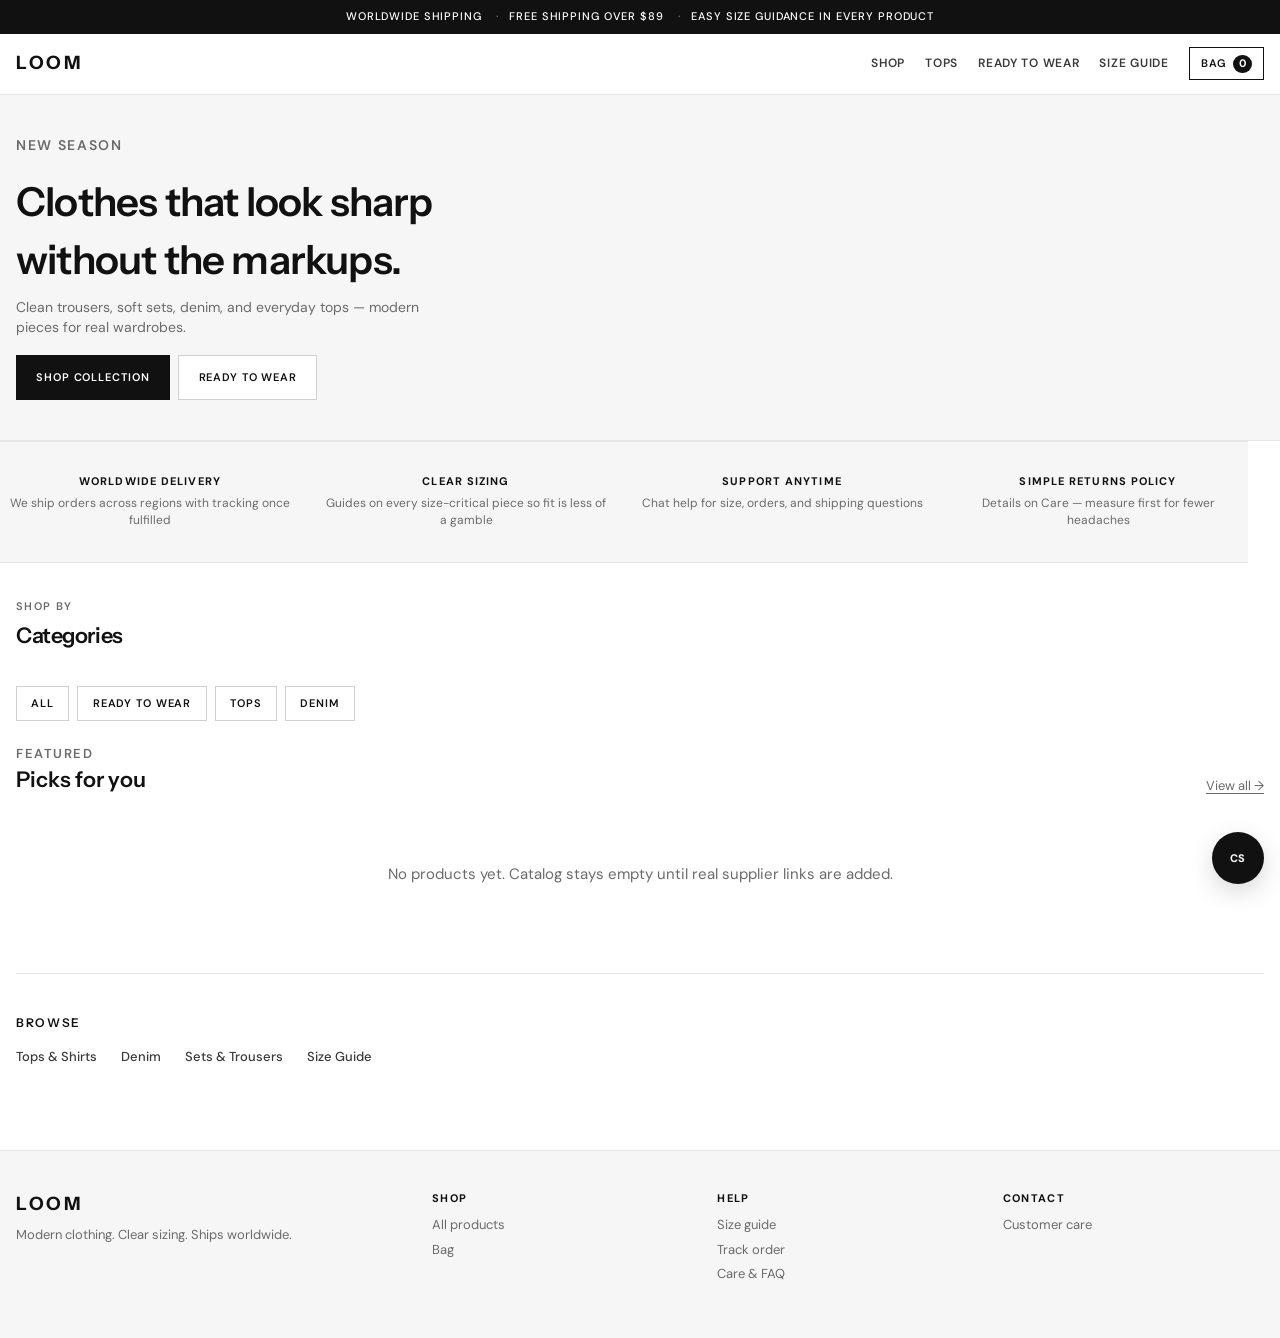
==== clothing/index.html @ 5e55f719 "Initial commit: LOOM dropshipping project. Shopify migration docs, LOOM clothing storefront shell, S" ====
<!DOCTYPE html>
<html lang="en">
  <head>
    <meta charset="UTF-8" />
    <meta name="viewport" content="width=device-width, initial-scale=1" />
    <title>LOOM — Clothing</title>
    <meta
      name="description"
      content="LOOM — modern clothing for everyday wear. Clean fits, simple colours, ships worldwide."
    />
    <link rel="stylesheet" href="css/styles.css" />
  </head>
  <body>
    <div class="announce">
      <span>Worldwide shipping</span>
      <span>Free shipping over $89</span>
      <span>Easy size guidance in every product</span>
    </div>

    <header class="site-header">
      <div class="wrap nav">
        <a class="brand" href="index.html">LOOM</a>
        <nav class="nav-links">
          <a class="nav-keep" href="shop.html">Shop</a>
          <a class="nav-keep" href="shop.html?cat=Tops">Tops</a>
          <a class="nav-keep" href="shop.html?cat=Ready%20to%20Wear">Ready to wear</a>
          <a href="fit.html">Size guide</a>
          <a class="cart-pill" href="cart.html">Bag <b data-cart-count>0</b></a>
        </nav>
      </div>
    </header>

    <section class="hero-retail">
      <div class="wrap">
        <p class="eyebrow">New season</p>
        <h1>Clothes that look sharp<br />without the markups.</h1>
        <p>
          Clean trousers, soft sets, denim, and everyday tops — modern pieces for real
          wardrobes.
        </p>
        <div class="hero-actions">
          <a class="btn btn-primary" href="shop.html">Shop collection</a>
          <a class="btn btn-ghost" href="shop.html?cat=Ready%20to%20Wear">Ready to wear</a>
        </div>
      </div>
    </section>

    <div class="wrap trust">
      <article>
        <h3>Worldwide delivery</h3>
        <p>We ship orders across regions with tracking once fulfilled</p>
      </article>
      <article>
        <h3>Clear sizing</h3>
        <p>Guides on every size-critical piece so fit is less of a gamble</p>
      </article>
      <article>
        <h3>Support anytime</h3>
        <p>Chat help for size, orders, and shipping questions</p>
      </article>
      <article>
        <h3>Simple returns policy</h3>
        <p>Details on Care — measure first for fewer headaches</p>
      </article>
    </div>

    <main class="wrap section">
      <div class="collection-head" style="border: none; padding-top: 0; margin-bottom: 0.5rem">
        <p class="eyebrow">Shop by</p>
        <h1 style="font-size: 1.35rem">Categories</h1>
      </div>
      <div class="lane-strip">
        <a href="shop.html">All</a>
        <a href="shop.html?cat=Ready%20to%20Wear">Ready to wear</a>
        <a href="shop.html?cat=Tops">Tops</a>
        <a href="shop.html?cat=Denim">Denim</a>
      </div>

      <div class="section-head">
        <div>
          <p class="eyebrow">Featured</p>
          <h2>Picks for you</h2>
        </div>
        <p>
          <a href="shop.html" style="text-decoration: underline; text-underline-offset: 3px"
            >View all →</a
          >
        </p>
      </div>
      <div class="grid" id="featured-grid"></div>
    </main>

    <section class="wrap shop-by">
      <h2>Browse</h2>
      <div class="cat-row">
        <a href="shop.html?cat=Tops">Tops &amp; shirts</a>
        <a href="shop.html?cat=Denim">Denim</a>
        <a href="shop.html?cat=Ready%20to%20Wear">Sets &amp; trousers</a>
        <a href="fit.html">Size guide</a>
      </div>
    </section>

    <footer class="site-footer">
      <div class="wrap footer-grid">
        <div>
          <div class="brand" style="color: var(--text)">LOOM</div>
          <p style="margin-top: 0.5rem">Modern clothing. Clear sizing. Ships worldwide.</p>
        </div>
        <div>
          <h4>Shop</h4>
          <a href="shop.html">All products</a>
          <a href="cart.html">Bag</a>
        </div>
        <div>
          <h4>Help</h4>
          <a href="fit.html">Size guide</a>
          <a href="track.html">Track order</a>
          <a href="care.html">Care &amp; FAQ</a>
        </div>
        <div>
          <h4>Contact</h4>
          <a href="care.html">Customer care</a>
        </div>
      </div>
    </footer>

    <script src="js/config.js"></script>
    <script src="js/products.js"></script>
    <script src="js/cart.js"></script>
    <script src="js/app.js"></script>
  </body>
</html>
---- clothing/css/styles.css ----
@import url("https://fonts.googleapis.com/css2?family=DM+Sans:ital,opsz,wght@0,9..40,400;0,9..40,500;0,9..40,600;0,9..40,700;1,9..40,400&family=Instrument+Sans:wght@500;600;700&display=swap");

:root {
  --bg: #ffffff;
  --bg-soft: #f6f6f6;
  --bg-muted: #efefef;
  --text: #111111;
  --text-2: #3a3a3a;
  --muted: #6b6b6b;
  --line: #e6e6e6;
  --line-strong: #d0d0d0;
  --accent: #111111;
  --sale: #b42318;
  --ok: #1a7f4b;
  --max: 1280px;
  --font: "DM Sans", system-ui, sans-serif;
  --display: "Instrument Sans", "DM Sans", system-ui, sans-serif;
  --announcement: #111111;
}

*,
*::before,
*::after {
  box-sizing: border-box;
}

html {
  scroll-behavior: smooth;
}

body {
  margin: 0;
  font-family: var(--font);
  background: var(--bg);
  color: var(--text);
  min-height: 100vh;
  line-height: 1.45;
  font-size: 15px;
  -webkit-font-smoothing: antialiased;
}

img {
  max-width: 100%;
  display: block;
}

a {
  color: inherit;
  text-decoration: none;
}

button,
input,
select,
textarea {
  font-family: inherit;
}

.wrap {
  width: min(var(--max), calc(100% - 2rem));
  margin-inline: auto;
}

/* —— Announcement (Bear House style) —— */
.announce {
  background: var(--announcement);
  color: #fff;
  font-size: 11px;
  font-weight: 500;
  letter-spacing: 0.08em;
  text-transform: uppercase;
  text-align: center;
  padding: 0.55rem 1rem;
}

.announce span + span::before {
  content: "·";
  margin: 0 0.65rem;
  opacity: 0.45;
}

/* —— Header —— */
.site-header {
  position: sticky;
  top: 0;
  z-index: 50;
  background: rgba(255, 255, 255, 0.96);
  border-bottom: 1px solid var(--line);
  backdrop-filter: blur(10px);
}

.nav {
  display: flex;
  align-items: center;
  justify-content: space-between;
  padding: 0.85rem 0;
  gap: 1rem;
}

.brand {
  font-family: var(--display);
  font-weight: 700;
  letter-spacing: 0.14em;
  font-size: 1.15rem;
  text-transform: uppercase;
}

.brand em {
  font-style: normal;
  font-weight: 700;
}

.nav-links {
  display: flex;
  flex-wrap: wrap;
  gap: 1.25rem;
  align-items: center;
  font-size: 12px;
  font-weight: 600;
  letter-spacing: 0.06em;
  text-transform: uppercase;
  color: var(--text-2);
}

.nav-links a:hover {
  color: var(--text);
  text-decoration: underline;
  text-underline-offset: 4px;
}

.cart-pill {
  display: inline-flex;
  gap: 0.4rem;
  align-items: center;
  border: 1px solid var(--text);
  padding: 0.4rem 0.7rem;
  color: var(--text) !important;
  text-decoration: none !important;
  font-size: 11px;
}

.cart-pill b {
  background: var(--text);
  color: #fff;
  min-width: 1.15rem;
  height: 1.15rem;
  border-radius: 999px;
  display: grid;
  place-items: center;
  font-size: 0.68rem;
  font-weight: 700;
}

/* —— Buttons —— */
.btn {
  display: inline-flex;
  align-items: center;
  justify-content: center;
  gap: 0.35rem;
  border: 1px solid transparent;
  cursor: pointer;
  font-family: var(--font);
  font-weight: 600;
  font-size: 11px;
  letter-spacing: 0.08em;
  text-transform: uppercase;
  padding: 0.85rem 1.2rem;
  transition: background 0.15s ease, color 0.15s ease, border-color 0.15s ease;
}

.btn-primary {
  background: var(--text);
  color: #fff;
  border-color: var(--text);
}

.btn-primary:hover {
  background: #333;
  border-color: #333;
}

.btn-ghost {
  background: #fff;
  border-color: var(--line-strong);
  color: var(--text);
}

.btn-ghost:hover {
  border-color: var(--text);
}

.btn-block {
  width: 100%;
}

/* —— Collection header —— */
.collection-head {
  padding: 2.25rem 0 1.25rem;
  border-bottom: 1px solid var(--line);
  margin-bottom: 1.5rem;
}

.collection-head h1 {
  font-family: var(--display);
  font-size: clamp(1.75rem, 4vw, 2.35rem);
  font-weight: 600;
  margin: 0 0 0.4rem;
  letter-spacing: -0.02em;
}

.collection-head .meta {
  color: var(--muted);
  font-size: 13px;
  margin: 0;
}

/* —— Shop by aesthetics —— */
.lane-strip {
  display: flex;
  flex-wrap: wrap;
  gap: 0.5rem;
  padding: 0 0 1.5rem;
}

.lane-strip a,
.chip {
  border: 1px solid var(--line-strong);
  background: #fff;
  color: var(--text);
  font-family: var(--font);
  font-size: 11px;
  font-weight: 600;
  letter-spacing: 0.08em;
  text-transform: uppercase;
  padding: 0.55rem 0.9rem;
  cursor: pointer;
}

.lane-strip a:hover,
.chip:hover,
.chip.active {
  background: var(--text);
  color: #fff;
  border-color: var(--text);
}

/* —— Category mega row —— */
.shop-by {
  padding: 2.5rem 0;
  border-top: 1px solid var(--line);
}

.shop-by h2 {
  font-family: var(--display);
  font-size: 0.75rem;
  letter-spacing: 0.14em;
  text-transform: uppercase;
  margin: 0 0 1rem;
  font-weight: 600;
}

.cat-row {
  display: flex;
  flex-wrap: wrap;
  gap: 0.45rem 1.5rem;
  margin-bottom: 1.75rem;
}

.cat-row a {
  font-size: 13px;
  font-weight: 500;
  color: var(--text-2);
  text-transform: capitalize;
}

.cat-row a:hover {
  text-decoration: underline;
  text-underline-offset: 3px;
  color: var(--text);
}

/* —— Product grid —— */
.grid {
  display: grid;
  grid-template-columns: repeat(4, 1fr);
  gap: 1.75rem 1rem;
}

@media (max-width: 980px) {
  .grid {
    grid-template-columns: repeat(3, 1fr);
  }
}

@media (max-width: 640px) {
  .grid {
    grid-template-columns: repeat(2, 1fr);
    gap: 1.25rem 0.65rem;
  }
}

.product-card {
  display: flex;
  flex-direction: column;
  gap: 0.65rem;
}

.product-media {
  position: relative;
  aspect-ratio: 3 / 4;
  overflow: hidden;
  background: var(--bg-soft);
}

.product-media img {
  width: 100%;
  height: 100%;
  object-fit: cover;
  transition: transform 0.5s ease, opacity 0.3s ease;
}

.product-card:hover .product-media img {
  transform: scale(1.03);
}

.badge {
  position: absolute;
  top: 0.55rem;
  left: 0.55rem;
  background: #fff;
  color: var(--text);
  font-size: 10px;
  font-weight: 700;
  letter-spacing: 0.06em;
  text-transform: uppercase;
  padding: 0.28rem 0.45rem;
  border: 1px solid var(--line);
}

.badge.sale {
  background: var(--text);
  color: #fff;
  border-color: var(--text);
}

.risk-pill {
  display: none; /* cleaner retail look */
}

.product-meta h3 {
  font-family: var(--font);
  font-size: 13px;
  font-weight: 500;
  margin: 0 0 0.2rem;
  line-height: 1.35;
  color: var(--text);
}

.product-meta .short {
  display: none; /* Bear House shows title + price primarily */
}

.price-row {
  display: flex;
  flex-wrap: wrap;
  gap: 0.4rem;
  align-items: baseline;
  font-size: 13px;
}

.price-row .now {
  font-weight: 600;
}

.price-row .was {
  color: var(--muted);
  text-decoration: line-through;
  font-size: 12px;
}

.product-actions {
  display: none; /* click card; cleaner */
}

/* —— Sections —— */
.section {
  padding: 0.25rem 0 2.5rem;
}

.section-head {
  display: flex;
  justify-content: space-between;
  align-items: end;
  gap: 1rem;
  margin-bottom: 1.25rem;
  flex-wrap: wrap;
}

.section-head h2 {
  font-family: var(--display);
  font-size: 1.35rem;
  margin: 0;
  font-weight: 600;
}

.eyebrow {
  font-size: 11px;
  letter-spacing: 0.12em;
  text-transform: uppercase;
  color: var(--muted);
  font-weight: 600;
  margin: 0 0 0.35rem;
}

.section-head p {
  margin: 0;
  color: var(--muted);
  font-size: 13px;
  max-width: 32ch;
}

.trust {
  display: grid;
  grid-template-columns: repeat(4, 1fr);
  gap: 1rem;
  padding: 1.5rem 0;
  border-block: 1px solid var(--line);
  margin: 0 0 2rem;
  background: var(--bg-soft);
}

.trust article {
  text-align: center;
  padding: 0.5rem;
}

.trust h3 {
  font-size: 11px;
  letter-spacing: 0.1em;
  text-transform: uppercase;
  margin: 0 0 0.3rem;
  font-weight: 700;
}

.trust p {
  margin: 0;
  color: var(--muted);
  font-size: 12px;
}

/* —— PDP —— */
.pdp {
  display: grid;
  grid-template-columns: 1fr 1fr;
  gap: 2.5rem;
  padding: 2rem 0 3.5rem;
  align-items: start;
}

.pdp-gallery {
  display: grid;
  gap: 0.65rem;
}

.pdp-main {
  aspect-ratio: 3 / 4;
  background: var(--bg-soft);
  overflow: hidden;
}

.pdp-main img {
  width: 100%;
  height: 100%;
  object-fit: cover;
}

.pdp-thumbs {
  display: grid;
  grid-template-columns: repeat(4, 1fr);
  gap: 0.5rem;
}

.pdp-thumb {
  aspect-ratio: 1;
  padding: 0;
  border: 1px solid var(--line);
  background: var(--bg-soft);
  overflow: hidden;
  cursor: pointer;
}

.pdp-thumb img {
  width: 100%;
  height: 100%;
  object-fit: cover;
  display: block;
  pointer-events: none;
}

.pdp-thumb.active {
  border-color: var(--text);
}

.pdp-thumb:hover {
  border-color: var(--text-2);
}

.pdp-info .meta-line {
  color: var(--muted);
  font-size: 11px;
  text-transform: uppercase;
  letter-spacing: 0.1em;
  font-weight: 600;
}

.pdp-info h1 {
  font-family: var(--display);
  font-size: clamp(1.4rem, 3vw, 1.85rem);
  margin: 0.5rem 0 0.65rem;
  font-weight: 600;
  line-height: 1.2;
}

.pdp-info .lead {
  color: var(--text-2);
  margin: 0 0 1rem;
  font-size: 14px;
}

.fit-callout {
  background: var(--bg-soft);
  border: 1px solid var(--line);
  padding: 0.85rem 1rem;
  margin: 1rem 0;
  font-size: 13px;
}

.fit-callout strong {
  font-weight: 700;
}

.select-row {
  display: grid;
  grid-template-columns: 1fr 1fr;
  gap: 0.75rem;
  margin: 1rem 0;
}

.select-row label,
.form-grid label {
  display: grid;
  gap: 0.35rem;
  font-size: 11px;
  letter-spacing: 0.08em;
  text-transform: uppercase;
  color: var(--muted);
  font-weight: 600;
}

.select-row select,
.select-row input,
.form-grid input,
.form-grid textarea,
.form-grid select {
  font-size: 14px;
  padding: 0.7rem;
  border: 1px solid var(--line-strong);
  background: #fff;
  color: var(--text);
  text-transform: none;
  letter-spacing: 0;
}

.pdp-info ul {
  margin: 1rem 0;
  padding-left: 1.1rem;
  color: var(--text-2);
  font-size: 14px;
}

.size-table {
  width: 100%;
  border-collapse: collapse;
  font-size: 13px;
  margin-top: 1rem;
}

.size-table th,
.size-table td {
  border: 1px solid var(--line);
  padding: 0.5rem 0.6rem;
  text-align: left;
}

.size-table th {
  background: var(--bg-soft);
  font-size: 11px;
  letter-spacing: 0.06em;
  text-transform: uppercase;
  color: var(--muted);
}

/* —— Cart —— */
.cart-layout {
  display: grid;
  grid-template-columns: 1.25fr 0.85fr;
  gap: 1.75rem;
  padding: 1.5rem 0 3.5rem;
  align-items: start;
}

.cart-line {
  display: grid;
  grid-template-columns: 88px 1fr auto;
  gap: 1rem;
  padding: 1rem 0;
  border-bottom: 1px solid var(--line);
  align-items: center;
}

.cart-line img {
  width: 88px;
  height: 110px;
  object-fit: cover;
  background: var(--bg-soft);
}

.cart-line h3 {
  margin: 0 0 0.2rem;
  font-size: 14px;
  font-weight: 600;
}

.cart-line .opts {
  color: var(--muted);
  font-size: 12px;
}

.summary {
  background: var(--bg-soft);
  border: 1px solid var(--line);
  padding: 1.35rem;
  position: sticky;
  top: 5rem;
}

.summary h2 {
  font-family: var(--display);
  margin: 0 0 1rem;
  font-size: 1.15rem;
  font-weight: 600;
}

.summary-row {
  display: flex;
  justify-content: space-between;
  margin-bottom: 0.45rem;
  font-size: 14px;
}

.summary-row.total {
  margin-top: 0.7rem;
  padding-top: 0.7rem;
  border-top: 1px solid var(--line);
  font-weight: 700;
}

.form-grid {
  display: grid;
  gap: 0.65rem;
  margin: 1rem 0;
}

.note {
  color: var(--muted);
  font-size: 12px;
  margin: 0.7rem 0;
}

.success-box {
  display: none;
  border: 1px solid var(--ok);
  background: rgba(26, 127, 75, 0.06);
  padding: 1rem;
  margin-top: 1rem;
}

.success-box.show {
  display: block;
}

.success-box h3 {
  margin: 0 0 0.35rem;
  color: var(--ok);
  font-size: 14px;
}

.page-title {
  padding: 2rem 0 0.5rem;
}

.page-title h1 {
  font-family: var(--display);
  font-size: clamp(1.6rem, 4vw, 2.2rem);
  margin: 0;
  font-weight: 600;
}

.filters {
  display: flex;
  flex-wrap: wrap;
  gap: 0.45rem;
  margin: 0 0 1.5rem;
}

.empty {
  text-align: center;
  padding: 3rem 1rem;
  color: var(--muted);
}

/* Track / FAQ */
.track-box {
  max-width: 520px;
  background: var(--bg-soft);
  border: 1px solid var(--line);
  padding: 1.35rem;
  margin: 1.25rem 0 3rem;
}

.timeline {
  margin: 1.1rem 0 0;
  padding: 0;
  list-style: none;
}

.timeline li {
  position: relative;
  padding: 0 0 1.1rem 1.25rem;
  border-left: 2px solid var(--line);
  color: var(--muted);
  font-size: 13px;
}

.timeline li:last-child {
  border-left-color: transparent;
}

.timeline li::before {
  content: "";
  position: absolute;
  left: -5px;
  top: 0.2rem;
  width: 8px;
  height: 8px;
  border-radius: 50%;
  background: var(--line-strong);
}

.timeline li.done {
  color: var(--text);
}

.timeline li.done::before {
  background: var(--ok);
}

.timeline li.active::before {
  background: var(--text);
}

.faq details {
  border-bottom: 1px solid var(--line);
  padding: 0.9rem 0;
}

.faq summary {
  cursor: pointer;
  font-weight: 600;
  font-size: 14px;
  list-style: none;
}

.faq summary::-webkit-details-marker {
  display: none;
}

.faq details p {
  color: var(--muted);
  margin: 0.5rem 0 0;
  font-size: 14px;
  max-width: 60ch;
}

/* Chat — soft retail */
.chat-fab {
  position: fixed;
  right: 1rem;
  bottom: 1rem;
  z-index: 80;
  width: 52px;
  height: 52px;
  border-radius: 50%;
  border: none;
  background: var(--text);
  color: #fff;
  font-weight: 700;
  font-size: 11px;
  letter-spacing: 0.04em;
  cursor: pointer;
  box-shadow: 0 8px 24px rgba(0, 0, 0, 0.15);
}

.chat-panel {
  position: fixed;
  right: 1rem;
  bottom: 4.5rem;
  width: min(340px, calc(100vw - 1.5rem));
  height: 440px;
  background: #fff;
  border: 1px solid var(--line);
  z-index: 80;
  display: none;
  flex-direction: column;
  box-shadow: 0 16px 40px rgba(0, 0, 0, 0.12);
}

.chat-panel.open {
  display: flex;
}

.chat-head {
  padding: 0.8rem 1rem;
  border-bottom: 1px solid var(--line);
  display: flex;
  justify-content: space-between;
  align-items: center;
  font-weight: 700;
  font-size: 13px;
}

.chat-head button {
  background: none;
  border: none;
  color: var(--muted);
  cursor: pointer;
  font-size: 1.2rem;
}

.chat-log {
  flex: 1;
  overflow: auto;
  padding: 0.9rem;
  display: flex;
  flex-direction: column;
  gap: 0.55rem;
  background: var(--bg-soft);
}

.bubble {
  max-width: 88%;
  padding: 0.55rem 0.75rem;
  font-size: 13px;
  line-height: 1.4;
}

.bubble.bot {
  background: #fff;
  border: 1px solid var(--line);
  align-self: flex-start;
}

.bubble.user {
  background: var(--text);
  color: #fff;
  align-self: flex-end;
}

.chat-quick {
  display: flex;
  flex-wrap: wrap;
  gap: 0.3rem;
  padding: 0.45rem 0.65rem;
  background: #fff;
  border-top: 1px solid var(--line);
}

.chat-quick button {
  border: 1px solid var(--line);
  background: #fff;
  color: var(--text);
  font-size: 11px;
  padding: 0.3rem 0.5rem;
  cursor: pointer;
}

.chat-input {
  display: flex;
  border-top: 1px solid var(--line);
  background: #fff;
}

.chat-input input {
  flex: 1;
  border: none;
  padding: 0.8rem;
  font-size: 13px;
  outline: none;
}

.chat-input button {
  border: none;
  background: var(--text);
  color: #fff;
  font-weight: 600;
  font-size: 11px;
  letter-spacing: 0.06em;
  text-transform: uppercase;
  padding: 0 1rem;
  cursor: pointer;
}

/* Footer */
.site-footer {
  border-top: 1px solid var(--line);
  padding: 2.5rem 0 3rem;
  margin-top: 1rem;
  background: var(--bg-soft);
  color: var(--muted);
  font-size: 13px;
}

.footer-grid {
  display: grid;
  grid-template-columns: 1.5fr 1fr 1fr 1fr;
  gap: 1.5rem;
}

.footer-grid h4 {
  margin: 0 0 0.55rem;
  color: var(--text);
  font-size: 11px;
  letter-spacing: 0.12em;
  text-transform: uppercase;
  font-weight: 700;
}

.footer-grid a {
  display: block;
  margin-bottom: 0.35rem;
  color: var(--muted);
}

.footer-grid a:hover {
  color: var(--text);
}

.toast {
  position: fixed;
  bottom: 1.25rem;
  left: 50%;
  transform: translateX(-50%) translateY(140%);
  background: var(--text);
  color: #fff;
  padding: 0.65rem 1rem;
  font-weight: 600;
  font-size: 12px;
  letter-spacing: 0.04em;
  z-index: 100;
  transition: transform 0.3s ease;
  pointer-events: none;
}

.toast.show {
  transform: translateX(-50%) translateY(0);
}

/* Compact hero (optional strips) */
.hero-retail {
  background: var(--bg-soft);
  border-bottom: 1px solid var(--line);
  padding: 2.5rem 0;
  margin-bottom: 0;
}

.hero-retail h1 {
  font-family: var(--display);
  font-size: clamp(1.8rem, 4vw, 2.5rem);
  font-weight: 600;
  margin: 0 0 0.5rem;
  letter-spacing: -0.02em;
}

.hero-retail p {
  margin: 0 0 1.1rem;
  color: var(--muted);
  max-width: 42ch;
  font-size: 14px;
}

.hero-retail .hero-actions {
  display: flex;
  flex-wrap: wrap;
  gap: 0.55rem;
}

@media (max-width: 900px) {
  .trust {
    grid-template-columns: 1fr 1fr;
  }
  .pdp,
  .cart-layout,
  .footer-grid {
    grid-template-columns: 1fr;
  }
  .nav-links a:not(.cart-pill):not(.nav-keep) {
    display: none;
  }
  .cart-line {
    grid-template-columns: 72px 1fr;
  }
  .announce span {
    display: none;
  }
  .announce span:first-child {
    display: inline;
  }
}
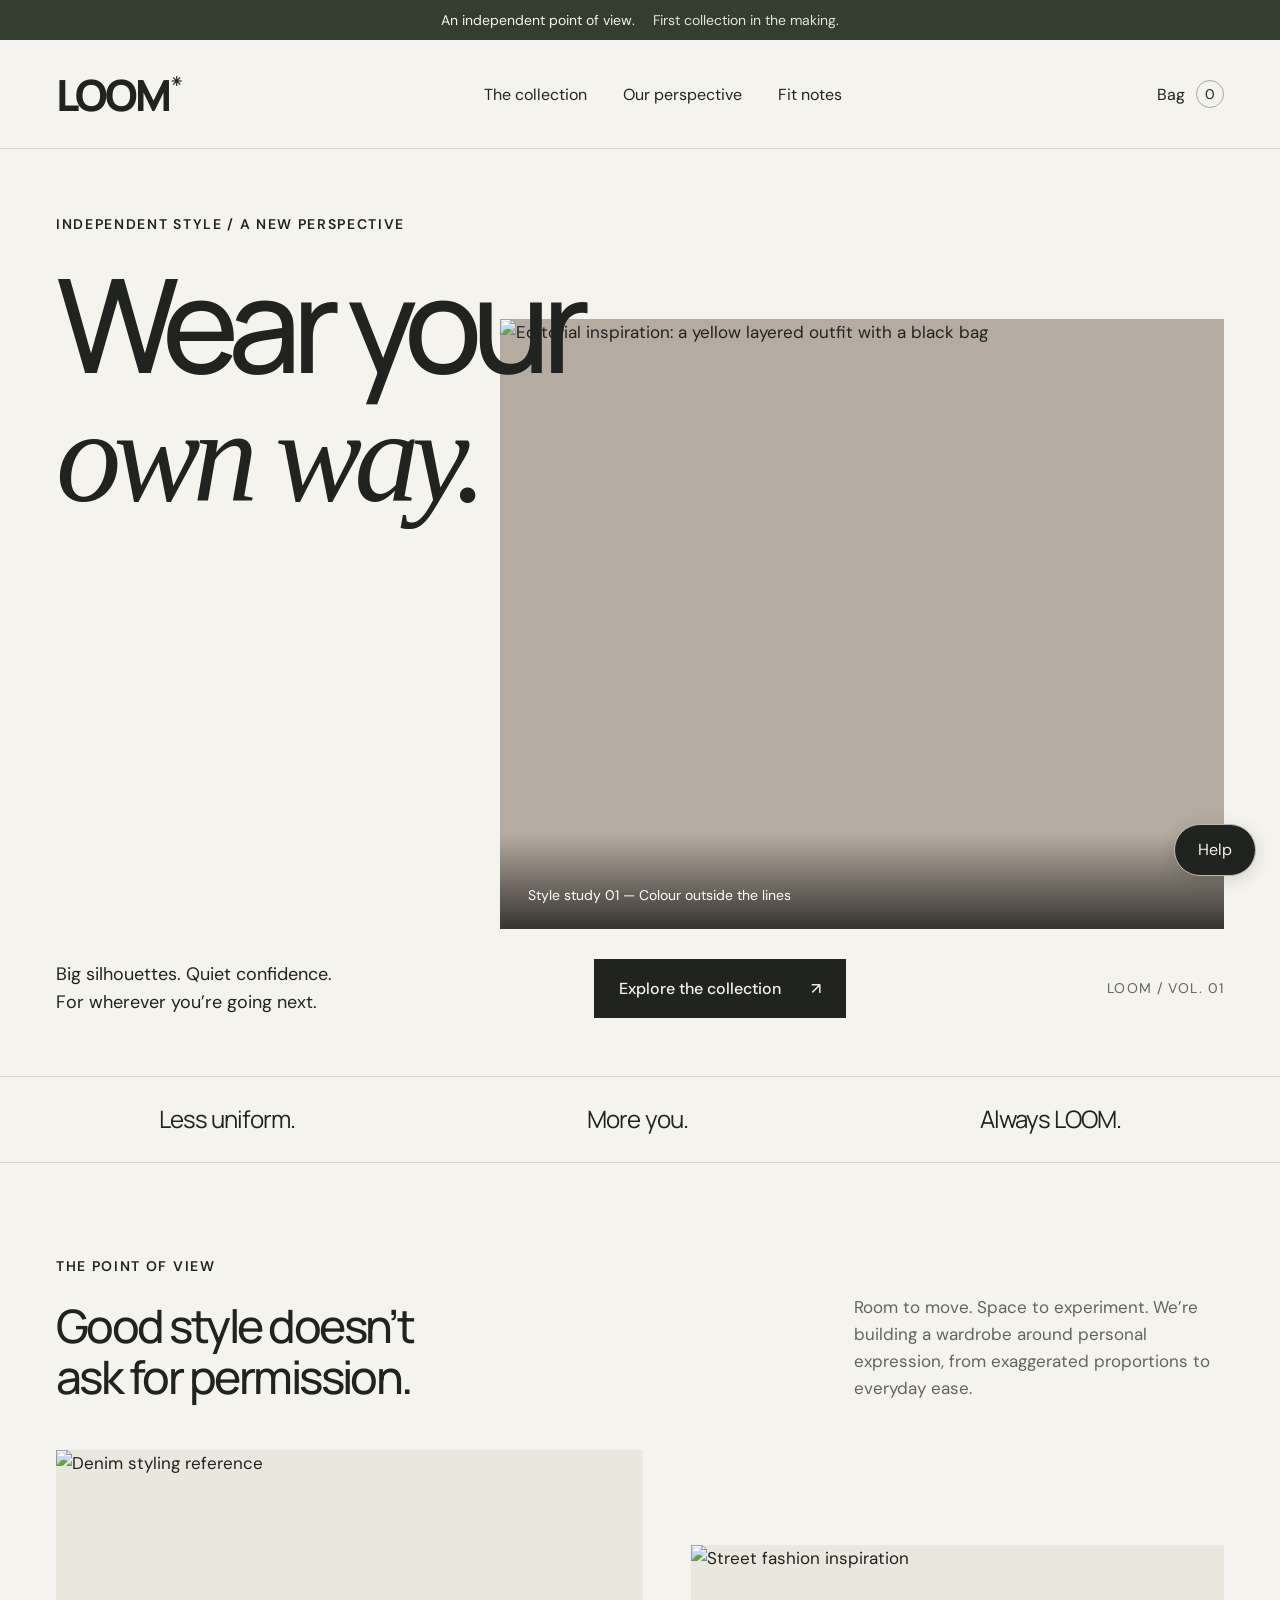
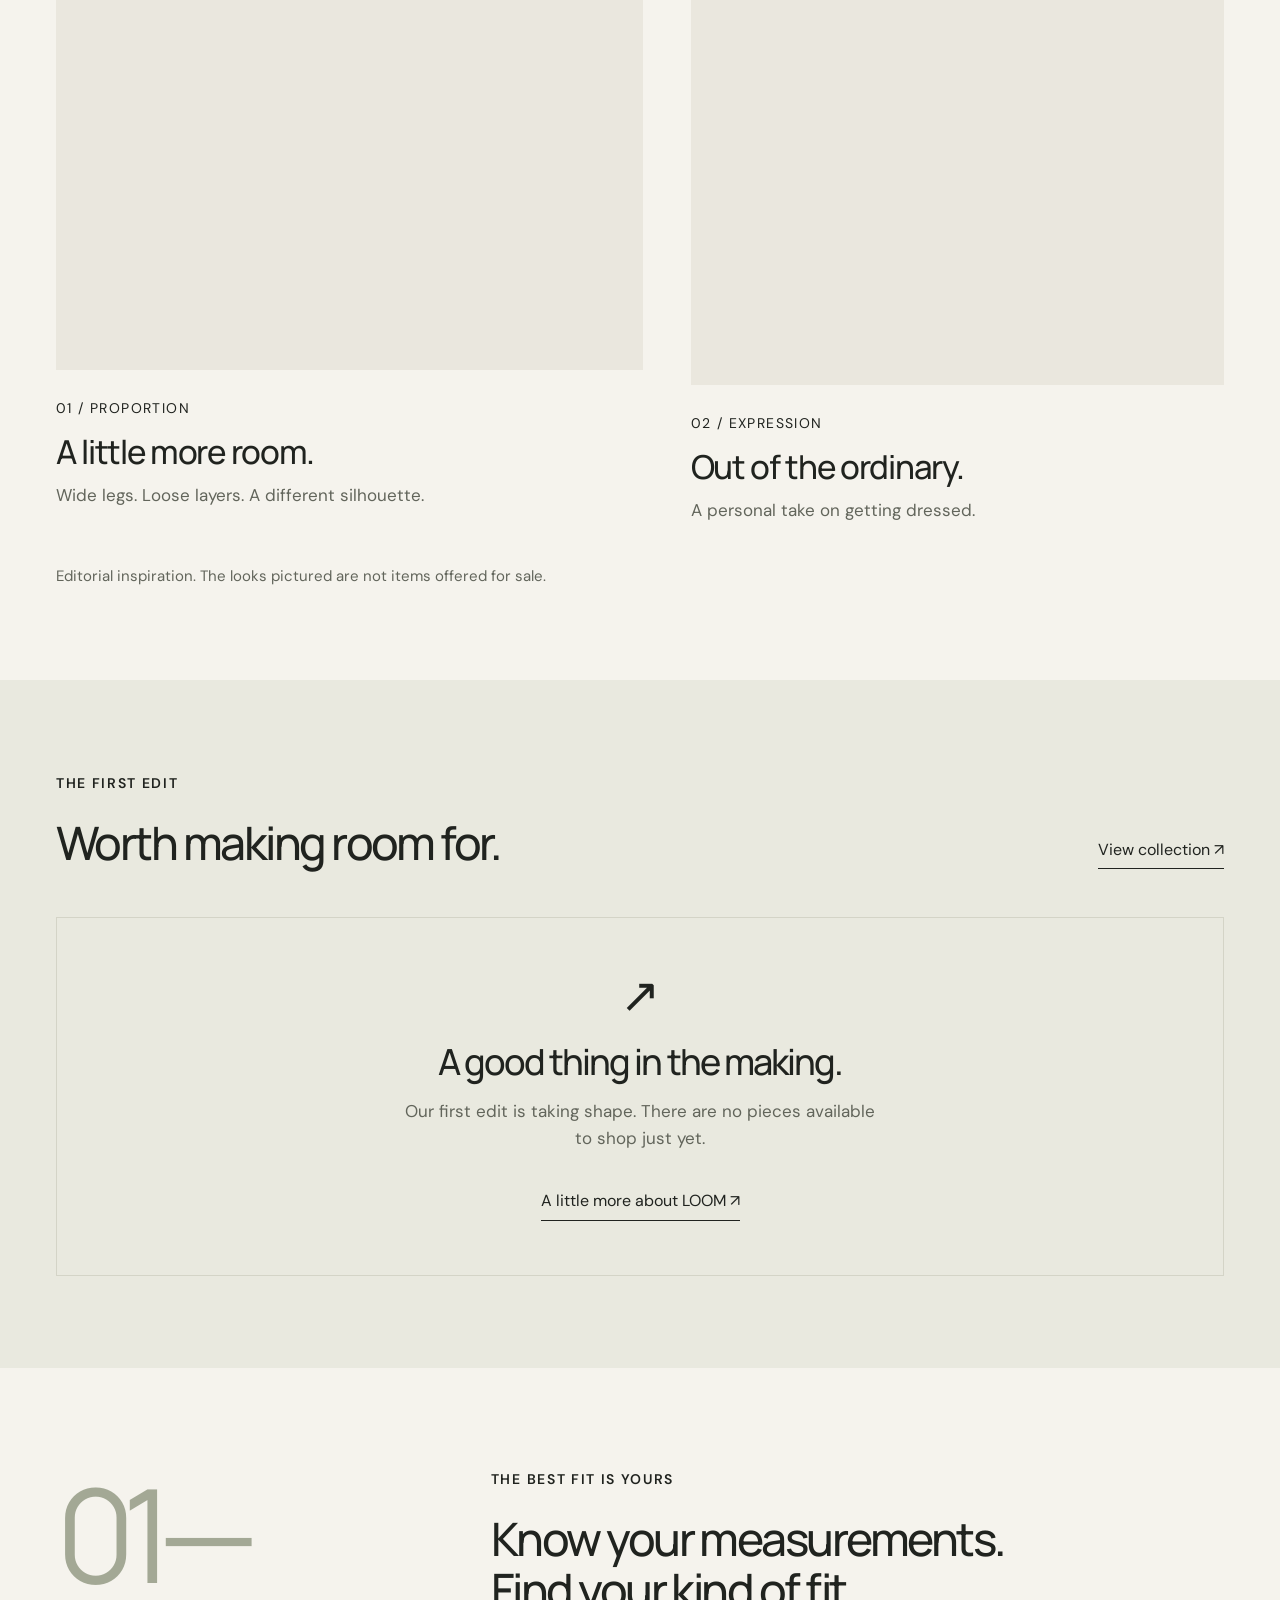
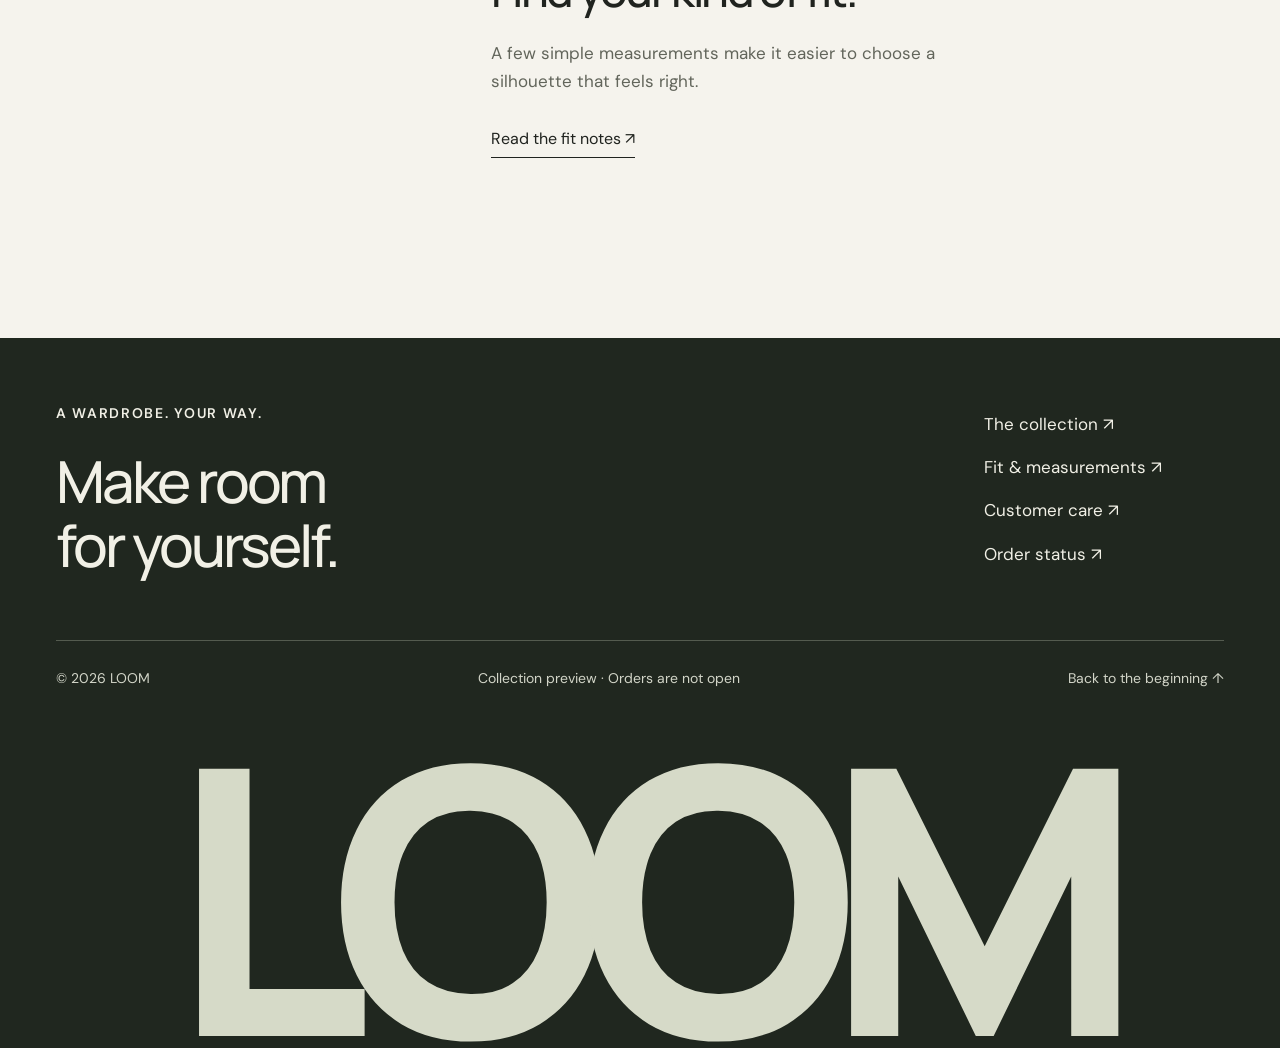
==== commit 9ef742b6: "Deploy editorial LOOM storefront from clothing root" ====
--- a/clothing/index.html
+++ b/clothing/index.html
@@ -1,132 +1,28 @@
 <!DOCTYPE html>
 <html lang="en">
-  <head>
-    <meta charset="UTF-8" />
-    <meta name="viewport" content="width=device-width, initial-scale=1" />
-    <title>LOOM — Clothing</title>
-    <meta
-      name="description"
-      content="LOOM — modern clothing for everyday wear. Clean fits, simple colours, ships worldwide."
-    />
-    <link rel="stylesheet" href="css/styles.css" />
-  </head>
-  <body>
-    <div class="announce">
-      <span>Worldwide shipping</span>
-      <span>Free shipping over $89</span>
-      <span>Easy size guidance in every product</span>
-    </div>
-
-    <header class="site-header">
-      <div class="wrap nav">
-        <a class="brand" href="index.html">LOOM</a>
-        <nav class="nav-links">
-          <a class="nav-keep" href="shop.html">Shop</a>
-          <a class="nav-keep" href="shop.html?cat=Tops">Tops</a>
-          <a class="nav-keep" href="shop.html?cat=Ready%20to%20Wear">Ready to wear</a>
-          <a href="fit.html">Size guide</a>
-          <a class="cart-pill" href="cart.html">Bag <b data-cart-count>0</b></a>
-        </nav>
-      </div>
-    </header>
-
-    <section class="hero-retail">
-      <div class="wrap">
-        <p class="eyebrow">New season</p>
-        <h1>Clothes that look sharp<br />without the markups.</h1>
-        <p>
-          Clean trousers, soft sets, denim, and everyday tops — modern pieces for real
-          wardrobes.
-        </p>
-        <div class="hero-actions">
-          <a class="btn btn-primary" href="shop.html">Shop collection</a>
-          <a class="btn btn-ghost" href="shop.html?cat=Ready%20to%20Wear">Ready to wear</a>
-        </div>
-      </div>
-    </section>
-
-    <div class="wrap trust">
-      <article>
-        <h3>Worldwide delivery</h3>
-        <p>We ship orders across regions with tracking once fulfilled</p>
-      </article>
-      <article>
-        <h3>Clear sizing</h3>
-        <p>Guides on every size-critical piece so fit is less of a gamble</p>
-      </article>
-      <article>
-        <h3>Support anytime</h3>
-        <p>Chat help for size, orders, and shipping questions</p>
-      </article>
-      <article>
-        <h3>Simple returns policy</h3>
-        <p>Details on Care — measure first for fewer headaches</p>
-      </article>
-    </div>
-
-    <main class="wrap section">
-      <div class="collection-head" style="border: none; padding-top: 0; margin-bottom: 0.5rem">
-        <p class="eyebrow">Shop by</p>
-        <h1 style="font-size: 1.35rem">Categories</h1>
-      </div>
-      <div class="lane-strip">
-        <a href="shop.html">All</a>
-        <a href="shop.html?cat=Ready%20to%20Wear">Ready to wear</a>
-        <a href="shop.html?cat=Tops">Tops</a>
-        <a href="shop.html?cat=Denim">Denim</a>
-      </div>
-
-      <div class="section-head">
-        <div>
-          <p class="eyebrow">Featured</p>
-          <h2>Picks for you</h2>
-        </div>
-        <p>
-          <a href="shop.html" style="text-decoration: underline; text-underline-offset: 3px"
-            >View all →</a
-          >
-        </p>
-      </div>
-      <div class="grid" id="featured-grid"></div>
-    </main>
-
-    <section class="wrap shop-by">
-      <h2>Browse</h2>
-      <div class="cat-row">
-        <a href="shop.html?cat=Tops">Tops &amp; shirts</a>
-        <a href="shop.html?cat=Denim">Denim</a>
-        <a href="shop.html?cat=Ready%20to%20Wear">Sets &amp; trousers</a>
-        <a href="fit.html">Size guide</a>
-      </div>
-    </section>
-
-    <footer class="site-footer">
-      <div class="wrap footer-grid">
-        <div>
-          <div class="brand" style="color: var(--text)">LOOM</div>
-          <p style="margin-top: 0.5rem">Modern clothing. Clear sizing. Ships worldwide.</p>
-        </div>
-        <div>
-          <h4>Shop</h4>
-          <a href="shop.html">All products</a>
-          <a href="cart.html">Bag</a>
-        </div>
-        <div>
-          <h4>Help</h4>
-          <a href="fit.html">Size guide</a>
-          <a href="track.html">Track order</a>
-          <a href="care.html">Care &amp; FAQ</a>
-        </div>
-        <div>
-          <h4>Contact</h4>
-          <a href="care.html">Customer care</a>
-        </div>
-      </div>
-    </footer>
-
-    <script src="js/config.js"></script>
-    <script src="js/products.js"></script>
-    <script src="js/cart.js"></script>
-    <script src="js/app.js"></script>
-  </body>
+<head>
+<meta charset="UTF-8">
+<meta name="viewport" content="width=device-width, initial-scale=1">
+<meta name="description" content="LOOM. An independent perspective on everyday style. Explore the first collection preview and find your fit.">
+<meta name="theme-color" content="#f5f3ed">
+<title>Wear your own way — LOOM</title>
+<link rel="stylesheet" href="css/styles.css">
+<script src="js/shell.js" defer></script>
+<script src="js/config.js" defer></script>
+<script src="js/products.js" defer></script>
+<script src="js/cart.js" defer></script>
+<script src="js/app.js" defer></script>
+</head>
+<body><div data-header></div><main id="main">
+<section class="editorial-hero wrap">
+<div class="hero-heading"><p class="eyebrow">Independent style / A new perspective</p><h1>Wear your<br><em>own way.</em></h1></div>
+<figure class="hero-image"><img src="https://images.unsplash.com/photo-1515886657613-9f3515b0c78f?auto=format&fit=crop&w=1600&q=85" alt="Editorial inspiration: a yellow layered outfit with a black bag" fetchpriority="high"><figcaption>Style study 01 — Colour outside the lines</figcaption></figure>
+<div class="hero-bottom"><p>Big silhouettes. Quiet confidence.<br>For wherever you’re going next.</p><a class="btn btn-primary" href="shop.html">Explore the collection <span>↗</span></a><span class="edition">LOOM / VOL. 01</span></div></section>
+<div class="statement-strip"><span>Less uniform.</span><span>More you.</span><span>Always LOOM.</span></div>
+<section class="wrap section" id="perspective"><div class="section-head"><div><p class="eyebrow">The point of view</p><h2>Good style doesn’t<br>ask for permission.</h2></div><p>Room to move. Space to experiment. We’re building a wardrobe around personal expression, from exaggerated proportions to everyday ease.</p></div>
+<div class="mood-grid"><figure class="mood-card"><div class="mood-image"><img src="https://images.unsplash.com/photo-1541099649105-f69ad21f3246?auto=format&fit=crop&w=1000&q=85" alt="Denim styling reference" loading="lazy"></div><figcaption><span>01 / Proportion</span><h3>A little more room.</h3><p>Wide legs. Loose layers. A different silhouette.</p></figcaption></figure>
+<figure class="mood-card"><div class="mood-image"><img src="https://images.unsplash.com/photo-1483985988355-763728e1935b?auto=format&fit=crop&w=1000&q=85" alt="Street fashion inspiration" loading="lazy"></div><figcaption><span>02 / Expression</span><h3>Out of the ordinary.</h3><p>A personal take on getting dressed.</p></figcaption></figure></div><p class="image-note">Editorial inspiration. The looks pictured are not items offered for sale.</p></section>
+<section class="collection-section"><div class="wrap section"><div class="section-head"><div><p class="eyebrow">The first edit</p><h2>Worth making room for.</h2></div><a class="text-link" href="shop.html">View collection ↗</a></div><div class="grid" id="featured-grid"></div></div></section>
+<section class="wrap fit-feature"><span class="large-number">01—</span><div><p class="eyebrow">The best fit is yours</p><h2>Know your measurements.<br>Find your kind of fit.</h2><p>A few simple measurements make it easier to choose a silhouette that feels right.</p><a class="text-link" href="fit.html">Read the fit notes ↗</a></div></section>
+</main><div data-footer></div></body>
 </html>
--- a/clothing/css/styles.css
+++ b/clothing/css/styles.css
@@ -1,1028 +1,13 @@
-@import url("https://fonts.googleapis.com/css2?family=DM+Sans:ital,opsz,wght@0,9..40,400;0,9..40,500;0,9..40,600;0,9..40,700;1,9..40,400&family=Instrument+Sans:wght@500;600;700&display=swap");
-
-:root {
-  --bg: #ffffff;
-  --bg-soft: #f6f6f6;
-  --bg-muted: #efefef;
-  --text: #111111;
-  --text-2: #3a3a3a;
-  --muted: #6b6b6b;
-  --line: #e6e6e6;
-  --line-strong: #d0d0d0;
-  --accent: #111111;
-  --sale: #b42318;
-  --ok: #1a7f4b;
-  --max: 1280px;
-  --font: "DM Sans", system-ui, sans-serif;
-  --display: "Instrument Sans", "DM Sans", system-ui, sans-serif;
-  --announcement: #111111;
-}
-
-*,
-*::before,
-*::after {
-  box-sizing: border-box;
-}
-
-html {
-  scroll-behavior: smooth;
-}
-
-body {
-  margin: 0;
-  font-family: var(--font);
-  background: var(--bg);
-  color: var(--text);
-  min-height: 100vh;
-  line-height: 1.45;
-  font-size: 15px;
-  -webkit-font-smoothing: antialiased;
-}
-
-img {
-  max-width: 100%;
-  display: block;
-}
-
-a {
-  color: inherit;
-  text-decoration: none;
-}
-
-button,
-input,
-select,
-textarea {
-  font-family: inherit;
-}
-
-.wrap {
-  width: min(var(--max), calc(100% - 2rem));
-  margin-inline: auto;
-}
-
-/* —— Announcement (Bear House style) —— */
-.announce {
-  background: var(--announcement);
-  color: #fff;
-  font-size: 11px;
-  font-weight: 500;
-  letter-spacing: 0.08em;
-  text-transform: uppercase;
-  text-align: center;
-  padding: 0.55rem 1rem;
-}
-
-.announce span + span::before {
-  content: "·";
-  margin: 0 0.65rem;
-  opacity: 0.45;
-}
-
-/* —— Header —— */
-.site-header {
-  position: sticky;
-  top: 0;
-  z-index: 50;
-  background: rgba(255, 255, 255, 0.96);
-  border-bottom: 1px solid var(--line);
-  backdrop-filter: blur(10px);
-}
-
-.nav {
-  display: flex;
-  align-items: center;
-  justify-content: space-between;
-  padding: 0.85rem 0;
-  gap: 1rem;
-}
-
-.brand {
-  font-family: var(--display);
-  font-weight: 700;
-  letter-spacing: 0.14em;
-  font-size: 1.15rem;
-  text-transform: uppercase;
-}
-
-.brand em {
-  font-style: normal;
-  font-weight: 700;
-}
-
-.nav-links {
-  display: flex;
-  flex-wrap: wrap;
-  gap: 1.25rem;
-  align-items: center;
-  font-size: 12px;
-  font-weight: 600;
-  letter-spacing: 0.06em;
-  text-transform: uppercase;
-  color: var(--text-2);
-}
-
-.nav-links a:hover {
-  color: var(--text);
-  text-decoration: underline;
-  text-underline-offset: 4px;
-}
-
-.cart-pill {
-  display: inline-flex;
-  gap: 0.4rem;
-  align-items: center;
-  border: 1px solid var(--text);
-  padding: 0.4rem 0.7rem;
-  color: var(--text) !important;
-  text-decoration: none !important;
-  font-size: 11px;
-}
-
-.cart-pill b {
-  background: var(--text);
-  color: #fff;
-  min-width: 1.15rem;
-  height: 1.15rem;
-  border-radius: 999px;
-  display: grid;
-  place-items: center;
-  font-size: 0.68rem;
-  font-weight: 700;
-}
-
-/* —— Buttons —— */
-.btn {
-  display: inline-flex;
-  align-items: center;
-  justify-content: center;
-  gap: 0.35rem;
-  border: 1px solid transparent;
-  cursor: pointer;
-  font-family: var(--font);
-  font-weight: 600;
-  font-size: 11px;
-  letter-spacing: 0.08em;
-  text-transform: uppercase;
-  padding: 0.85rem 1.2rem;
-  transition: background 0.15s ease, color 0.15s ease, border-color 0.15s ease;
-}
-
-.btn-primary {
-  background: var(--text);
-  color: #fff;
-  border-color: var(--text);
-}
-
-.btn-primary:hover {
-  background: #333;
-  border-color: #333;
-}
-
-.btn-ghost {
-  background: #fff;
-  border-color: var(--line-strong);
-  color: var(--text);
-}
-
-.btn-ghost:hover {
-  border-color: var(--text);
-}
-
-.btn-block {
-  width: 100%;
-}
-
-/* —— Collection header —— */
-.collection-head {
-  padding: 2.25rem 0 1.25rem;
-  border-bottom: 1px solid var(--line);
-  margin-bottom: 1.5rem;
-}
-
-.collection-head h1 {
-  font-family: var(--display);
-  font-size: clamp(1.75rem, 4vw, 2.35rem);
-  font-weight: 600;
-  margin: 0 0 0.4rem;
-  letter-spacing: -0.02em;
-}
-
-.collection-head .meta {
-  color: var(--muted);
-  font-size: 13px;
-  margin: 0;
-}
-
-/* —— Shop by aesthetics —— */
-.lane-strip {
-  display: flex;
-  flex-wrap: wrap;
-  gap: 0.5rem;
-  padding: 0 0 1.5rem;
-}
-
-.lane-strip a,
-.chip {
-  border: 1px solid var(--line-strong);
-  background: #fff;
-  color: var(--text);
-  font-family: var(--font);
-  font-size: 11px;
-  font-weight: 600;
-  letter-spacing: 0.08em;
-  text-transform: uppercase;
-  padding: 0.55rem 0.9rem;
-  cursor: pointer;
-}
-
-.lane-strip a:hover,
-.chip:hover,
-.chip.active {
-  background: var(--text);
-  color: #fff;
-  border-color: var(--text);
-}
-
-/* —— Category mega row —— */
-.shop-by {
-  padding: 2.5rem 0;
-  border-top: 1px solid var(--line);
-}
-
-.shop-by h2 {
-  font-family: var(--display);
-  font-size: 0.75rem;
-  letter-spacing: 0.14em;
-  text-transform: uppercase;
-  margin: 0 0 1rem;
-  font-weight: 600;
-}
-
-.cat-row {
-  display: flex;
-  flex-wrap: wrap;
-  gap: 0.45rem 1.5rem;
-  margin-bottom: 1.75rem;
-}
-
-.cat-row a {
-  font-size: 13px;
-  font-weight: 500;
-  color: var(--text-2);
-  text-transform: capitalize;
-}
-
-.cat-row a:hover {
-  text-decoration: underline;
-  text-underline-offset: 3px;
-  color: var(--text);
-}
-
-/* —— Product grid —— */
-.grid {
-  display: grid;
-  grid-template-columns: repeat(4, 1fr);
-  gap: 1.75rem 1rem;
-}
-
-@media (max-width: 980px) {
-  .grid {
-    grid-template-columns: repeat(3, 1fr);
-  }
-}
-
-@media (max-width: 640px) {
-  .grid {
-    grid-template-columns: repeat(2, 1fr);
-    gap: 1.25rem 0.65rem;
-  }
-}
-
-.product-card {
-  display: flex;
-  flex-direction: column;
-  gap: 0.65rem;
-}
-
-.product-media {
-  position: relative;
-  aspect-ratio: 3 / 4;
-  overflow: hidden;
-  background: var(--bg-soft);
-}
-
-.product-media img {
-  width: 100%;
-  height: 100%;
-  object-fit: cover;
-  transition: transform 0.5s ease, opacity 0.3s ease;
-}
-
-.product-card:hover .product-media img {
-  transform: scale(1.03);
-}
-
-.badge {
-  position: absolute;
-  top: 0.55rem;
-  left: 0.55rem;
-  background: #fff;
-  color: var(--text);
-  font-size: 10px;
-  font-weight: 700;
-  letter-spacing: 0.06em;
-  text-transform: uppercase;
-  padding: 0.28rem 0.45rem;
-  border: 1px solid var(--line);
-}
-
-.badge.sale {
-  background: var(--text);
-  color: #fff;
-  border-color: var(--text);
-}
-
-.risk-pill {
-  display: none; /* cleaner retail look */
-}
-
-.product-meta h3 {
-  font-family: var(--font);
-  font-size: 13px;
-  font-weight: 500;
-  margin: 0 0 0.2rem;
-  line-height: 1.35;
-  color: var(--text);
-}
-
-.product-meta .short {
-  display: none; /* Bear House shows title + price primarily */
-}
-
-.price-row {
-  display: flex;
-  flex-wrap: wrap;
-  gap: 0.4rem;
-  align-items: baseline;
-  font-size: 13px;
-}
-
-.price-row .now {
-  font-weight: 600;
-}
-
-.price-row .was {
-  color: var(--muted);
-  text-decoration: line-through;
-  font-size: 12px;
-}
-
-.product-actions {
-  display: none; /* click card; cleaner */
-}
-
-/* —— Sections —— */
-.section {
-  padding: 0.25rem 0 2.5rem;
-}
-
-.section-head {
-  display: flex;
-  justify-content: space-between;
-  align-items: end;
-  gap: 1rem;
-  margin-bottom: 1.25rem;
-  flex-wrap: wrap;
-}
-
-.section-head h2 {
-  font-family: var(--display);
-  font-size: 1.35rem;
-  margin: 0;
-  font-weight: 600;
-}
-
-.eyebrow {
-  font-size: 11px;
-  letter-spacing: 0.12em;
-  text-transform: uppercase;
-  color: var(--muted);
-  font-weight: 600;
-  margin: 0 0 0.35rem;
-}
-
-.section-head p {
-  margin: 0;
-  color: var(--muted);
-  font-size: 13px;
-  max-width: 32ch;
-}
-
-.trust {
-  display: grid;
-  grid-template-columns: repeat(4, 1fr);
-  gap: 1rem;
-  padding: 1.5rem 0;
-  border-block: 1px solid var(--line);
-  margin: 0 0 2rem;
-  background: var(--bg-soft);
-}
-
-.trust article {
-  text-align: center;
-  padding: 0.5rem;
-}
-
-.trust h3 {
-  font-size: 11px;
-  letter-spacing: 0.1em;
-  text-transform: uppercase;
-  margin: 0 0 0.3rem;
-  font-weight: 700;
-}
-
-.trust p {
-  margin: 0;
-  color: var(--muted);
-  font-size: 12px;
-}
-
-/* —— PDP —— */
-.pdp {
-  display: grid;
-  grid-template-columns: 1fr 1fr;
-  gap: 2.5rem;
-  padding: 2rem 0 3.5rem;
-  align-items: start;
-}
-
-.pdp-gallery {
-  display: grid;
-  gap: 0.65rem;
-}
-
-.pdp-main {
-  aspect-ratio: 3 / 4;
-  background: var(--bg-soft);
-  overflow: hidden;
-}
-
-.pdp-main img {
-  width: 100%;
-  height: 100%;
-  object-fit: cover;
-}
-
-.pdp-thumbs {
-  display: grid;
-  grid-template-columns: repeat(4, 1fr);
-  gap: 0.5rem;
-}
-
-.pdp-thumb {
-  aspect-ratio: 1;
-  padding: 0;
-  border: 1px solid var(--line);
-  background: var(--bg-soft);
-  overflow: hidden;
-  cursor: pointer;
-}
-
-.pdp-thumb img {
-  width: 100%;
-  height: 100%;
-  object-fit: cover;
-  display: block;
-  pointer-events: none;
-}
-
-.pdp-thumb.active {
-  border-color: var(--text);
-}
-
-.pdp-thumb:hover {
-  border-color: var(--text-2);
-}
-
-.pdp-info .meta-line {
-  color: var(--muted);
-  font-size: 11px;
-  text-transform: uppercase;
-  letter-spacing: 0.1em;
-  font-weight: 600;
-}
-
-.pdp-info h1 {
-  font-family: var(--display);
-  font-size: clamp(1.4rem, 3vw, 1.85rem);
-  margin: 0.5rem 0 0.65rem;
-  font-weight: 600;
-  line-height: 1.2;
-}
-
-.pdp-info .lead {
-  color: var(--text-2);
-  margin: 0 0 1rem;
-  font-size: 14px;
-}
-
-.fit-callout {
-  background: var(--bg-soft);
-  border: 1px solid var(--line);
-  padding: 0.85rem 1rem;
-  margin: 1rem 0;
-  font-size: 13px;
-}
-
-.fit-callout strong {
-  font-weight: 700;
-}
-
-.select-row {
-  display: grid;
-  grid-template-columns: 1fr 1fr;
-  gap: 0.75rem;
-  margin: 1rem 0;
-}
-
-.select-row label,
-.form-grid label {
-  display: grid;
-  gap: 0.35rem;
-  font-size: 11px;
-  letter-spacing: 0.08em;
-  text-transform: uppercase;
-  color: var(--muted);
-  font-weight: 600;
-}
-
-.select-row select,
-.select-row input,
-.form-grid input,
-.form-grid textarea,
-.form-grid select {
-  font-size: 14px;
-  padding: 0.7rem;
-  border: 1px solid var(--line-strong);
-  background: #fff;
-  color: var(--text);
-  text-transform: none;
-  letter-spacing: 0;
-}
-
-.pdp-info ul {
-  margin: 1rem 0;
-  padding-left: 1.1rem;
-  color: var(--text-2);
-  font-size: 14px;
-}
-
-.size-table {
-  width: 100%;
-  border-collapse: collapse;
-  font-size: 13px;
-  margin-top: 1rem;
-}
-
-.size-table th,
-.size-table td {
-  border: 1px solid var(--line);
-  padding: 0.5rem 0.6rem;
-  text-align: left;
-}
-
-.size-table th {
-  background: var(--bg-soft);
-  font-size: 11px;
-  letter-spacing: 0.06em;
-  text-transform: uppercase;
-  color: var(--muted);
-}
-
-/* —— Cart —— */
-.cart-layout {
-  display: grid;
-  grid-template-columns: 1.25fr 0.85fr;
-  gap: 1.75rem;
-  padding: 1.5rem 0 3.5rem;
-  align-items: start;
-}
-
-.cart-line {
-  display: grid;
-  grid-template-columns: 88px 1fr auto;
-  gap: 1rem;
-  padding: 1rem 0;
-  border-bottom: 1px solid var(--line);
-  align-items: center;
-}
-
-.cart-line img {
-  width: 88px;
-  height: 110px;
-  object-fit: cover;
-  background: var(--bg-soft);
-}
-
-.cart-line h3 {
-  margin: 0 0 0.2rem;
-  font-size: 14px;
-  font-weight: 600;
-}
-
-.cart-line .opts {
-  color: var(--muted);
-  font-size: 12px;
-}
-
-.summary {
-  background: var(--bg-soft);
-  border: 1px solid var(--line);
-  padding: 1.35rem;
-  position: sticky;
-  top: 5rem;
-}
-
-.summary h2 {
-  font-family: var(--display);
-  margin: 0 0 1rem;
-  font-size: 1.15rem;
-  font-weight: 600;
-}
-
-.summary-row {
-  display: flex;
-  justify-content: space-between;
-  margin-bottom: 0.45rem;
-  font-size: 14px;
-}
-
-.summary-row.total {
-  margin-top: 0.7rem;
-  padding-top: 0.7rem;
-  border-top: 1px solid var(--line);
-  font-weight: 700;
-}
-
-.form-grid {
-  display: grid;
-  gap: 0.65rem;
-  margin: 1rem 0;
-}
-
-.note {
-  color: var(--muted);
-  font-size: 12px;
-  margin: 0.7rem 0;
-}
-
-.success-box {
-  display: none;
-  border: 1px solid var(--ok);
-  background: rgba(26, 127, 75, 0.06);
-  padding: 1rem;
-  margin-top: 1rem;
-}
-
-.success-box.show {
-  display: block;
-}
-
-.success-box h3 {
-  margin: 0 0 0.35rem;
-  color: var(--ok);
-  font-size: 14px;
-}
-
-.page-title {
-  padding: 2rem 0 0.5rem;
-}
-
-.page-title h1 {
-  font-family: var(--display);
-  font-size: clamp(1.6rem, 4vw, 2.2rem);
-  margin: 0;
-  font-weight: 600;
-}
-
-.filters {
-  display: flex;
-  flex-wrap: wrap;
-  gap: 0.45rem;
-  margin: 0 0 1.5rem;
-}
-
-.empty {
-  text-align: center;
-  padding: 3rem 1rem;
-  color: var(--muted);
-}
-
-/* Track / FAQ */
-.track-box {
-  max-width: 520px;
-  background: var(--bg-soft);
-  border: 1px solid var(--line);
-  padding: 1.35rem;
-  margin: 1.25rem 0 3rem;
-}
-
-.timeline {
-  margin: 1.1rem 0 0;
-  padding: 0;
-  list-style: none;
-}
-
-.timeline li {
-  position: relative;
-  padding: 0 0 1.1rem 1.25rem;
-  border-left: 2px solid var(--line);
-  color: var(--muted);
-  font-size: 13px;
-}
-
-.timeline li:last-child {
-  border-left-color: transparent;
-}
-
-.timeline li::before {
-  content: "";
-  position: absolute;
-  left: -5px;
-  top: 0.2rem;
-  width: 8px;
-  height: 8px;
-  border-radius: 50%;
-  background: var(--line-strong);
-}
-
-.timeline li.done {
-  color: var(--text);
-}
-
-.timeline li.done::before {
-  background: var(--ok);
-}
-
-.timeline li.active::before {
-  background: var(--text);
-}
-
-.faq details {
-  border-bottom: 1px solid var(--line);
-  padding: 0.9rem 0;
-}
-
-.faq summary {
-  cursor: pointer;
-  font-weight: 600;
-  font-size: 14px;
-  list-style: none;
-}
-
-.faq summary::-webkit-details-marker {
-  display: none;
-}
-
-.faq details p {
-  color: var(--muted);
-  margin: 0.5rem 0 0;
-  font-size: 14px;
-  max-width: 60ch;
-}
-
-/* Chat — soft retail */
-.chat-fab {
-  position: fixed;
-  right: 1rem;
-  bottom: 1rem;
-  z-index: 80;
-  width: 52px;
-  height: 52px;
-  border-radius: 50%;
-  border: none;
-  background: var(--text);
-  color: #fff;
-  font-weight: 700;
-  font-size: 11px;
-  letter-spacing: 0.04em;
-  cursor: pointer;
-  box-shadow: 0 8px 24px rgba(0, 0, 0, 0.15);
-}
-
-.chat-panel {
-  position: fixed;
-  right: 1rem;
-  bottom: 4.5rem;
-  width: min(340px, calc(100vw - 1.5rem));
-  height: 440px;
-  background: #fff;
-  border: 1px solid var(--line);
-  z-index: 80;
-  display: none;
-  flex-direction: column;
-  box-shadow: 0 16px 40px rgba(0, 0, 0, 0.12);
-}
-
-.chat-panel.open {
-  display: flex;
-}
-
-.chat-head {
-  padding: 0.8rem 1rem;
-  border-bottom: 1px solid var(--line);
-  display: flex;
-  justify-content: space-between;
-  align-items: center;
-  font-weight: 700;
-  font-size: 13px;
-}
-
-.chat-head button {
-  background: none;
-  border: none;
-  color: var(--muted);
-  cursor: pointer;
-  font-size: 1.2rem;
-}
-
-.chat-log {
-  flex: 1;
-  overflow: auto;
-  padding: 0.9rem;
-  display: flex;
-  flex-direction: column;
-  gap: 0.55rem;
-  background: var(--bg-soft);
-}
-
-.bubble {
-  max-width: 88%;
-  padding: 0.55rem 0.75rem;
-  font-size: 13px;
-  line-height: 1.4;
-}
-
-.bubble.bot {
-  background: #fff;
-  border: 1px solid var(--line);
-  align-self: flex-start;
-}
-
-.bubble.user {
-  background: var(--text);
-  color: #fff;
-  align-self: flex-end;
-}
-
-.chat-quick {
-  display: flex;
-  flex-wrap: wrap;
-  gap: 0.3rem;
-  padding: 0.45rem 0.65rem;
-  background: #fff;
-  border-top: 1px solid var(--line);
-}
-
-.chat-quick button {
-  border: 1px solid var(--line);
-  background: #fff;
-  color: var(--text);
-  font-size: 11px;
-  padding: 0.3rem 0.5rem;
-  cursor: pointer;
-}
-
-.chat-input {
-  display: flex;
-  border-top: 1px solid var(--line);
-  background: #fff;
-}
-
-.chat-input input {
-  flex: 1;
-  border: none;
-  padding: 0.8rem;
-  font-size: 13px;
-  outline: none;
-}
-
-.chat-input button {
-  border: none;
-  background: var(--text);
-  color: #fff;
-  font-weight: 600;
-  font-size: 11px;
-  letter-spacing: 0.06em;
-  text-transform: uppercase;
-  padding: 0 1rem;
-  cursor: pointer;
-}
-
-/* Footer */
-.site-footer {
-  border-top: 1px solid var(--line);
-  padding: 2.5rem 0 3rem;
-  margin-top: 1rem;
-  background: var(--bg-soft);
-  color: var(--muted);
-  font-size: 13px;
-}
-
-.footer-grid {
-  display: grid;
-  grid-template-columns: 1.5fr 1fr 1fr 1fr;
-  gap: 1.5rem;
-}
-
-.footer-grid h4 {
-  margin: 0 0 0.55rem;
-  color: var(--text);
-  font-size: 11px;
-  letter-spacing: 0.12em;
-  text-transform: uppercase;
-  font-weight: 700;
-}
-
-.footer-grid a {
-  display: block;
-  margin-bottom: 0.35rem;
-  color: var(--muted);
-}
-
-.footer-grid a:hover {
-  color: var(--text);
-}
-
-.toast {
-  position: fixed;
-  bottom: 1.25rem;
-  left: 50%;
-  transform: translateX(-50%) translateY(140%);
-  background: var(--text);
-  color: #fff;
-  padding: 0.65rem 1rem;
-  font-weight: 600;
-  font-size: 12px;
-  letter-spacing: 0.04em;
-  z-index: 100;
-  transition: transform 0.3s ease;
-  pointer-events: none;
-}
-
-.toast.show {
-  transform: translateX(-50%) translateY(0);
-}
-
-/* Compact hero (optional strips) */
-.hero-retail {
-  background: var(--bg-soft);
-  border-bottom: 1px solid var(--line);
-  padding: 2.5rem 0;
-  margin-bottom: 0;
-}
-
-.hero-retail h1 {
-  font-family: var(--display);
-  font-size: clamp(1.8rem, 4vw, 2.5rem);
-  font-weight: 600;
-  margin: 0 0 0.5rem;
-  letter-spacing: -0.02em;
-}
-
-.hero-retail p {
-  margin: 0 0 1.1rem;
-  color: var(--muted);
-  max-width: 42ch;
-  font-size: 14px;
-}
-
-.hero-retail .hero-actions {
-  display: flex;
-  flex-wrap: wrap;
-  gap: 0.55rem;
-}
-
-@media (max-width: 900px) {
-  .trust {
-    grid-template-columns: 1fr 1fr;
-  }
-  .pdp,
-  .cart-layout,
-  .footer-grid {
-    grid-template-columns: 1fr;
-  }
-  .nav-links a:not(.cart-pill):not(.nav-keep) {
-    display: none;
-  }
-  .cart-line {
-    grid-template-columns: 72px 1fr;
-  }
-  .announce span {
-    display: none;
-  }
-  .announce span:first-child {
-    display: inline;
-  }
-}
+@import url('https://fonts.googleapis.com/css2?family=DM+Sans:wght@400;500;600;700&family=Manrope:wght@400;500;600;700;800&display=swap');
+:root{--bg:#f5f3ed;--bg-soft:#eae7de;--text:#20231f;--muted:#62655b;--line:#d4d4c7;--line-strong:#a7aa98;--accent:#333d2e;--font:'DM Sans',sans-serif;--body:var(--font);--display:'Manrope',sans-serif;--max:1440px}
+*{box-sizing:border-box}html{scroll-behavior:smooth;scroll-padding-top:100px}body{margin:0;background:var(--bg);color:var(--text);font-family:var(--font);font-size:17px;line-height:1.6}img{max-width:100%;display:block}a{color:inherit;text-decoration:none}button,input,select,textarea{font:inherit}button,a,input,select,summary{touch-action:manipulation}button{cursor:pointer}button:disabled{cursor:not-allowed;opacity:.6}a:hover{text-decoration:underline;text-underline-offset:5px}button:hover{filter:brightness(.94)}:focus-visible{outline:3px solid #697d48;outline-offset:5px}[hidden]{display:none!important}.wrap{width:min(var(--max),calc(100% - 112px));margin-inline:auto}.skip-link{position:fixed;z-index:100;top:-100px;left:20px;padding:12px 20px;background:var(--text);color:white}.skip-link:focus{top:12px}
+.announce{background:#343d30;color:#f6f5ee;text-align:center;font-size:14px;padding:9px 20px}.announce span{margin-left:14px;color:#e2e4da}.site-header{border-bottom:1px solid var(--line);background:var(--bg)}.nav{min-height:108px;display:flex;justify-content:space-between;align-items:center;gap:30px}.brand{font-family:var(--display);font-weight:800;font-size:43px;letter-spacing:-3px;line-height:1;position:relative}.brand-dot{font-size:13px;letter-spacing:0;vertical-align:top;position:absolute;right:-13px;top:2px}.brand:hover{text-decoration:none}.nav-links{display:flex;gap:36px;align-items:center}.nav-links a{font-size:16px}.nav a[aria-current=page]{text-decoration:underline;text-underline-offset:7px}.cart-pill{display:flex;align-items:center;gap:11px;font-size:16px}.bag-count{display:grid;place-items:center;width:28px;height:28px;border:1px solid var(--line-strong);border-radius:50%;font-size:14px}
+h1,h2,h3{font-family:var(--display);font-weight:500;line-height:1.1;letter-spacing:-.055em;margin:0}h1{font-size:clamp(48px,6.2vw,92px)}h2{font-size:clamp(32px,3.6vw,54px)}h3{font-size:26px;letter-spacing:-.04em}p{margin:0 0 22px}figure{margin:0}.eyebrow{text-transform:uppercase;letter-spacing:.12em;font-size:14px;font-weight:600;margin:0 0 24px;line-height:1.6}.note,.image-note{font-size:15px;color:var(--muted)}.btn{display:inline-flex;justify-content:space-between;align-items:center;gap:30px;min-height:54px;padding:16px 24px;border:1px solid var(--text);font-size:16px;font-weight:500;text-decoration:none}.btn:hover{text-decoration:none}.btn-primary{background:var(--text);color:var(--bg)}.btn-ghost{background:transparent;color:var(--text)}.btn-block{width:100%}.text-link{display:inline-block;border-bottom:1px solid currentColor;padding:6px 0;font-size:16px}.back-link{display:inline-block;margin:38px 0 12px}.edition{font-size:14px;letter-spacing:.08em;color:var(--muted)}.editorial-hero{position:relative;padding-top:64px}.hero-heading{position:relative;z-index:1;pointer-events:none}.hero-heading h1{font-size:clamp(86px,10.2vw,155px);line-height:.98;letter-spacing:-.075em}.hero-heading h1 em{font-family:Georgia,serif;font-weight:400;letter-spacing:-.06em}.hero-image{height:610px;width:62%;margin:-203px 0 0 auto;position:relative;background:#b6aba0;overflow:hidden}.hero-image img{width:100%;height:100%;object-fit:cover;object-position:center 37%}.hero-image figcaption{position:absolute;bottom:0;left:0;right:0;color:white;background:linear-gradient(transparent,rgba(0,0,0,.7));padding:50px 28px 22px;font-size:14px}.hero-bottom{display:flex;align-items:center;gap:32px;justify-content:space-between;padding:30px 0 58px}.hero-bottom p{margin:0;font-size:18px}.statement-strip{display:flex;justify-content:space-around;gap:20px;border-block:1px solid var(--line);padding:23px;font-family:var(--display);font-size:24px;letter-spacing:-.04em}.section{padding-block:92px}.section-head{display:flex;justify-content:space-between;align-items:end;gap:40px;margin-bottom:48px}.section-head>p{max-width:370px;margin:0;color:var(--muted)}.mood-grid{display:grid;grid-template-columns:1.1fr 1fr;gap:48px}.mood-card:nth-child(2){padding-top:95px}.mood-image{height:520px;background:var(--bg-soft);overflow:hidden}.mood-image img{width:100%;height:100%;object-fit:cover}.mood-card:nth-child(2) .mood-image{height:440px}.mood-card figcaption{padding:24px 0}.mood-card figcaption span{font-size:14px;text-transform:uppercase;letter-spacing:.1em}.mood-card h3{margin:12px 0;font-size:33px}.mood-card p{color:var(--muted);margin:0}.image-note{margin:16px 0 0}.collection-section{background:#e9e9df}.fit-feature{display:grid;grid-template-columns:.7fr 1.3fr;padding-block:100px;gap:40px}.large-number{font-family:var(--display);font-size:130px;letter-spacing:-.1em;line-height:1;color:#a3a895}.fit-feature p:not(.eyebrow){margin:25px 0;max-width:500px;color:var(--muted)}
+.page-title{padding:68px 0 48px;border-bottom:1px solid var(--line);margin-bottom:42px}.page-title>p:not(.eyebrow){margin:24px 0 0;color:var(--muted);max-width:680px;font-size:19px}.collection-intro{display:flex;justify-content:space-between;align-items:center;margin-top:30px;gap:20px}.collection-intro p{margin:0}.grid{display:grid;grid-template-columns:repeat(4,1fr);gap:34px 24px}.empty{grid-column:1/-1;min-height:290px;display:flex;flex-direction:column;justify-content:center;align-items:center;text-align:center;padding:54px 24px;border:1px solid var(--line);width:100%}.empty-symbol{font-size:48px;font-family:Georgia,serif;line-height:1;margin-bottom:22px}.empty h2{font-size:36px;margin-bottom:16px}.empty p{max-width:480px;color:var(--muted)}.empty a{margin-top:8px}.filters{display:flex;flex-wrap:wrap;gap:10px;margin-bottom:32px}.filters:empty{display:none}.chip{padding:10px 22px;border:1px solid var(--line-strong);background:transparent;font-size:16px;min-height:44px}.chip.active{background:var(--text);color:var(--bg)}.product-media{display:block;aspect-ratio:3/4;background:var(--bg-soft);position:relative;overflow:hidden}.product-media img{width:100%;height:100%;object-fit:cover;transition:transform .4s}.product-media:hover img{transform:scale(1.025)}.badge{position:absolute;top:12px;left:12px;z-index:1;background:var(--bg);padding:5px 10px;font-size:14px}.product-meta{padding:18px 0}.product-meta h3{font-family:var(--font);font-size:17px;letter-spacing:0;line-height:1.5}.price-row{display:flex;gap:12px;margin-top:8px}.was{text-decoration:line-through;color:var(--muted)}
+.pdp{display:grid;grid-template-columns:1.1fr 1fr;gap:64px;padding:24px 0 64px}.pdp-gallery{display:grid;gap:16px;align-content:start}.pdp-main{aspect-ratio:3/4;background:var(--bg-soft)}.pdp-main img{width:100%;height:100%;object-fit:cover}.pdp-thumbs{display:grid;grid-template-columns:repeat(4,1fr);gap:12px}.pdp-thumb{padding:0;aspect-ratio:1;border:1px solid var(--line);background:var(--bg-soft)}.pdp-thumb.active{outline:2px solid var(--text);outline-offset:3px}.pdp-thumb img{width:100%;height:100%;object-fit:cover}.pdp-info h1{font-size:46px;margin:20px 0}.meta-line{font-size:14px;letter-spacing:.07em;text-transform:uppercase}.lead{margin-top:24px}.fit-callout{padding:22px;background:var(--bg-soft);margin-block:24px;font-size:16px}.select-row{display:grid;grid-template-columns:1fr 1fr;gap:16px;margin-bottom:20px}.form-grid{display:grid;gap:22px;margin-top:26px}label{display:grid;gap:8px;font-size:15px}input,select,textarea{width:100%;min-width:0;padding:13px 14px;background:var(--bg);border:1px solid var(--line-strong);border-radius:0;color:var(--text);font-size:16px;min-height:50px}input:focus,select:focus{border-color:var(--text)}.size-table{border-collapse:collapse;width:100%;font-size:15px}.size-table td,.size-table th{text-align:left;border-bottom:1px solid var(--line);padding:12px 8px}.cart-layout{display:grid;grid-template-columns:1.4fr 1fr;gap:40px}.cart-layout:has(.summary[style*="none"]){grid-template-columns:1fr}.cart-line{display:grid;grid-template-columns:100px 1fr auto;gap:24px;padding:22px 0;border-bottom:1px solid var(--line)}.cart-line img{width:100px;aspect-ratio:3/4;object-fit:cover}.cart-line h3{font-size:22px}.opts{font-size:15px;color:var(--muted);margin-top:8px}.summary{background:var(--bg-soft);padding:32px;align-self:start}.summary h2{font-size:30px;margin-bottom:26px}.summary-row{display:flex;justify-content:space-between;padding:15px 0;border-bottom:1px solid var(--line)}.summary .note{margin-top:24px}.summary .text-link{margin-top:20px}.total{font-weight:600}.guide-layout{display:grid;grid-template-columns:1fr 1fr;gap:80px;align-items:start}.measurement-card,.track-box{background:#eae9df;padding:40px}.measurement-card h2,.track-box h2,.side-note h2,.care-aside h2{font-size:38px}.measurement-card>p:not(.eyebrow){margin-top:24px;color:var(--muted)}.measure-guide article{display:flex;gap:26px;border-bottom:1px solid var(--line);padding:26px 0}.measure-guide article>span{color:var(--muted);font-size:15px}.measure-guide article h3{margin-bottom:15px}.measure-guide article p{margin:0;color:var(--muted)}details{border-bottom:1px solid var(--line);padding:22px 0}summary{cursor:pointer;font-weight:500;font-size:18px;min-height:34px}details p{margin:20px 0 0;color:var(--muted)}details .text-link{margin-top:14px}.side-note,.care-aside{padding:30px 0}.side-note p:not(.eyebrow),.care-aside p:not(.eyebrow){margin-top:25px;color:var(--muted);max-width:420px}#track-result{margin-top:24px}#track-result:empty{margin:0}.timeline{list-style:none;padding:0}.timeline li{border-left:1px solid var(--line-strong);padding:16px 22px}.timeline .done{border-color:var(--accent)}
+main{min-height:50vh;padding-bottom:80px}.site-footer{background:#20271f;color:#f1f0e6;overflow:hidden}.footer-top{display:flex;justify-content:space-between;gap:40px;padding-block:64px}.footer-top h2{font-size:58px}.footer-top nav{display:grid;gap:16px;align-content:center;min-width:240px}.footer-bottom{border-top:1px solid #545b4f;display:flex;justify-content:space-between;gap:20px;padding-block:26px;font-size:14px;color:#d2d5c8}.footer-wordmark{font-family:var(--display);font-size:clamp(110px,29vw,440px);font-weight:800;line-height:.83;letter-spacing:-.09em;text-align:center;padding:24px 4% 0;color:#d6dac8}
+.chat-fab{position:fixed;right:24px;bottom:24px;border:1px solid #b9bbaa;border-radius:40px;background:var(--text);color:var(--bg);min-height:50px;padding:12px 23px;font-size:16px;z-index:50;box-shadow:0 4px 18px #0002}.chat-panel{position:fixed;right:24px;bottom:88px;width:min(390px,calc(100vw - 32px));max-height:70vh;background:var(--bg);border:1px solid var(--line-strong);box-shadow:0 12px 45px #0002;z-index:51;display:none;flex-direction:column}.chat-panel.open{display:flex}.chat-head{display:flex;align-items:center;justify-content:space-between;padding:18px;border-bottom:1px solid var(--line)}.chat-head button{border:0;background:transparent;font-size:28px;min-width:44px;min-height:44px}.chat-log{overflow:auto;min-height:130px;max-height:280px;padding:18px;display:grid;gap:14px}.bubble{font-size:16px;padding:13px;background:var(--bg-soft);max-width:95%;overflow-wrap:anywhere}.bubble.user{background:var(--accent);color:white;justify-self:end}.chat-quick{padding:12px 18px;display:flex;gap:8px;flex-wrap:wrap}.chat-quick button{font-size:14px;padding:10px;border:1px solid var(--line-strong);background:transparent;min-height:44px}.chat-input{display:flex;padding:14px;gap:8px;border-top:1px solid var(--line)}.chat-input button{background:var(--text);color:white;border:0;padding:10px;font-size:16px}.toast{position:fixed;bottom:28px;left:24px;padding:15px 24px;background:var(--text);color:white;z-index:55;opacity:0;pointer-events:none;max-width:calc(100vw - 130px)}.toast.show{opacity:1}
+@media(min-width:1500px){.hero-image{height:670px}.hero-heading h1{font-size:160px}}
+@media(max-width:1000px){.wrap{width:calc(100% - 64px)}.nav-links{gap:22px}.hero-image{width:67%;height:510px;margin-top:-150px}.hero-heading h1{font-size:110px}.hero-bottom .edition{display:none}.mood-grid{gap:28px}.mood-image{height:430px}.mood-card:nth-child(2) .mood-image{height:360px}.guide-layout{gap:36px}.measurement-card,.track-box{padding:28px}.grid{grid-template-columns:repeat(3,1fr)}.pdp{gap:32px}.section-head>p{max-width:300px}}
+@media(max-width:700px){body{font-size:16px}.wrap{width:calc(100% - 36px)}.announce{font-size:14px;padding:8px 14px}.announce span{display:none}.nav{min-height:110px;gap:18px;flex-wrap:wrap;padding:22px 0 15px}.brand{font-size:36px}.nav-links{order:3;width:100%;justify-content:space-between;gap:12px}.nav-links a{font-size:14px;min-height:34px;display:flex;align-items:center}.cart-pill{margin-left:auto}.editorial-hero{padding-top:36px}.hero-heading .eyebrow{font-size:14px;letter-spacing:.07em;margin-bottom:20px}.hero-heading h1{font-size:clamp(70px,16vw,105px)}.hero-image{width:100%;height:470px;margin-top:28px}.hero-image figcaption{padding:42px 20px 18px}.hero-bottom{display:block;padding:24px 0 38px}.hero-bottom p{font-size:17px;margin-bottom:24px}.hero-bottom .btn{width:100%}.statement-strip{font-size:17px;gap:12px;padding:18px 10px}.section{padding-block:52px}.section-head{display:block;margin-bottom:30px}.section-head>p{margin-top:24px;max-width:100%}.section-head .text-link{margin-top:24px}.mood-grid{grid-template-columns:1fr;gap:30px}.mood-card:nth-child(2){padding-top:0}.mood-image,.mood-card:nth-child(2) .mood-image{height:430px}.mood-card figcaption{padding:20px 0}.mood-card h3{font-size:29px}.image-note{font-size:14px}.fit-feature{grid-template-columns:1fr;padding-block:52px;gap:24px}.large-number{font-size:78px}.fit-feature h2{font-size:33px}.page-title{padding:40px 0 28px;margin-bottom:28px}.page-title h1{font-size:52px}.page-title>p:not(.eyebrow){font-size:17px}.collection-intro{align-items:start;flex-direction:column;gap:12px}.empty{min-height:310px;padding:36px 22px}.empty h2{font-size:30px}.grid{grid-template-columns:repeat(2,minmax(0,1fr));gap:22px 14px}.product-meta h3{font-size:16px}.pdp,.cart-layout,.guide-layout{grid-template-columns:1fr;gap:32px}.pdp-info h1{font-size:36px}.cart-line{grid-template-columns:75px 1fr;gap:16px}.cart-line img{width:75px}.line-total{grid-column:2}.measurement-card,.track-box,.summary{padding:24px}.measurement-card h2,.track-box h2,.side-note h2,.care-aside h2{font-size:32px}.select-row{gap:12px}.side-note,.care-aside{padding:10px 0}.footer-top{flex-direction:column;padding-block:42px}.footer-top h2{font-size:46px}.footer-bottom{flex-direction:column;gap:12px;font-size:14px}.footer-wordmark{padding-top:16px}.chat-fab{bottom:16px;right:16px}.chat-panel{right:16px;bottom:80px}.chat-input input{font-size:16px}main{padding-bottom:52px}.eyebrow{margin-bottom:18px}}
+@media(prefers-reduced-motion:reduce){html{scroll-behavior:auto}*{transition:none!important}}
